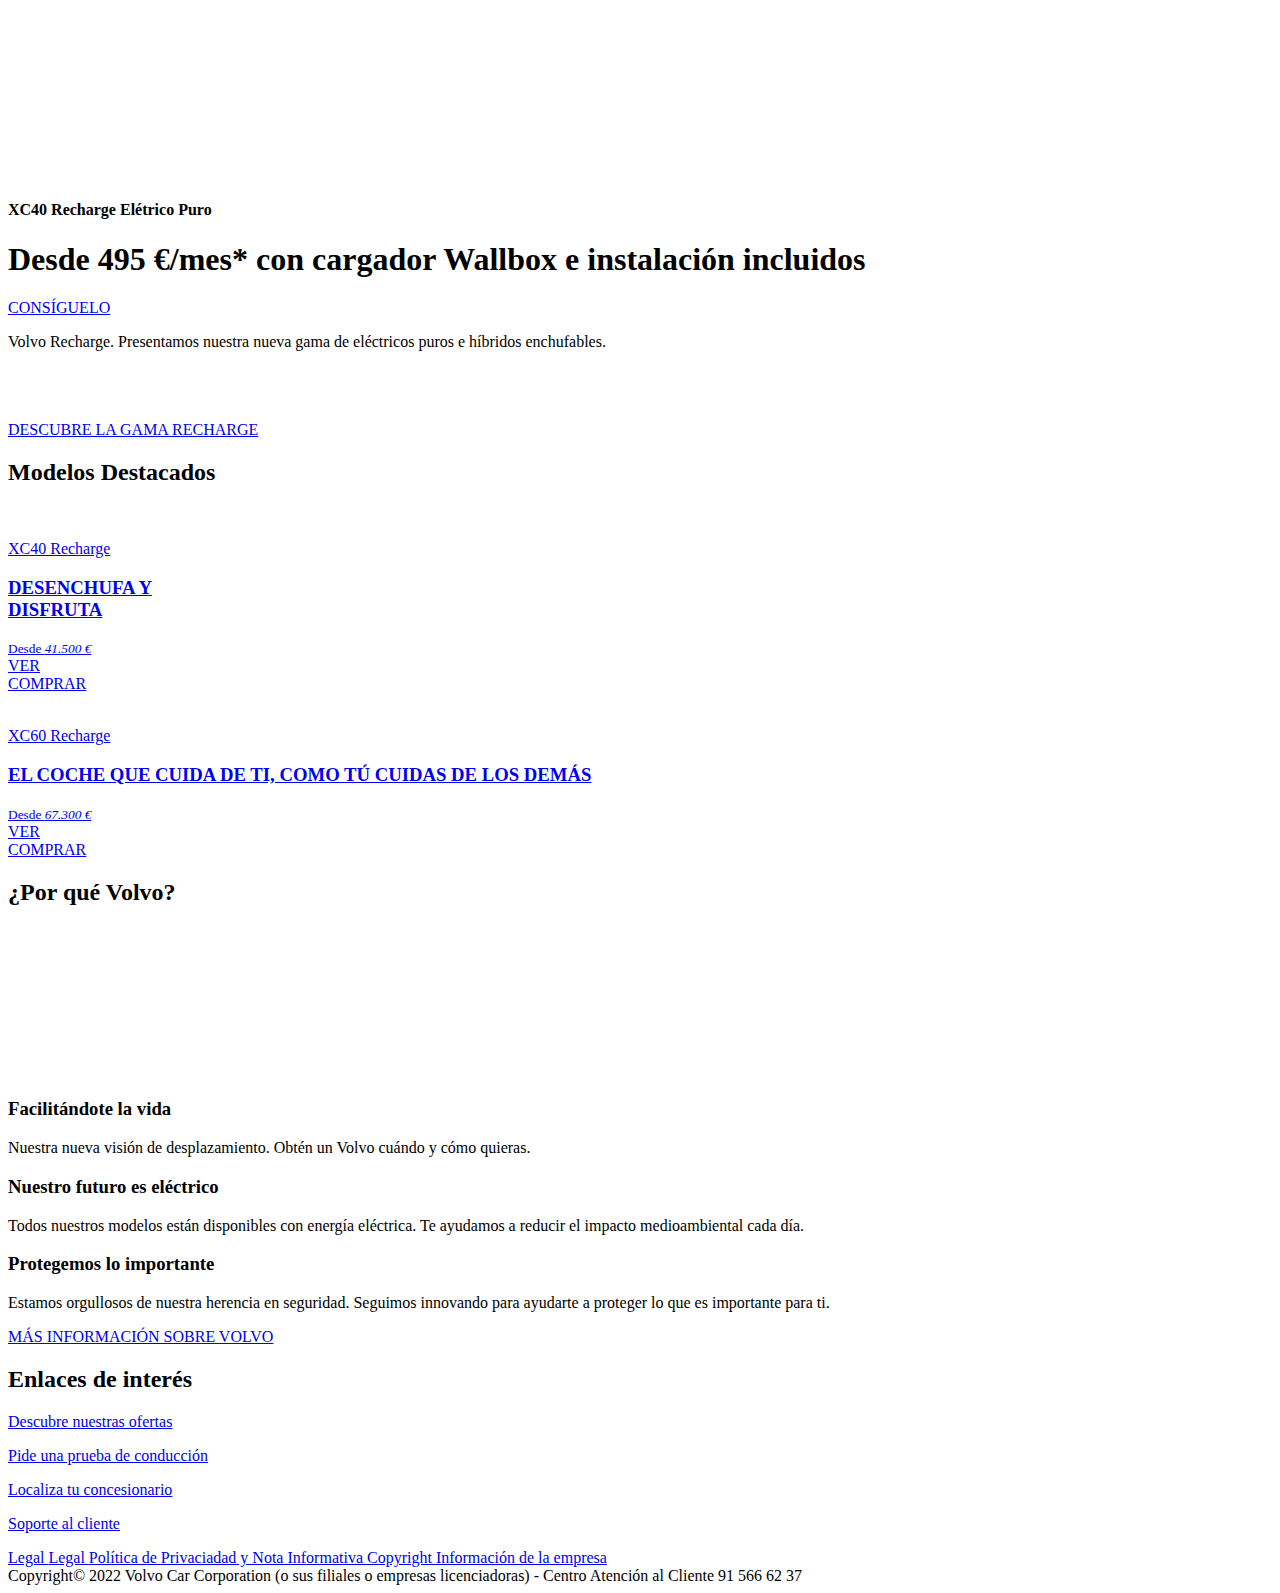
==== index.html @ d12999c7 "Primer commit" ====
<!DOCTYPE html>
<html lang="en">
<head>
    <meta charset="UTF-8">
    <meta http-equiv="X-UA-Compatible" content="IE=edge">
    <meta name="viewport" content="width=device-width, initial-scale=1.0">
    <title>España | Volvo Cars - España</title>
    <link rel="shortcut icon" href="images/icon.svg" type="image/svg+xml">
    <link rel="stylesheet" href="css/style.css">
    <link rel="stylesheet" href="css/responsive.css">
</head>

<body>
    
    <header id="main-header">
        <div class="logo">
            <div class="logo-box margin-L-16 padding-LR-8">
                <a href="#">
                    <img src="images/logo.svg" alt="" class="img-logo">
                </a>
            </div><!-- logo-box margin-L-16 padding-LR-8 -->
        </div><!-- logo -->
    </header><!-- main-header -->

    <main id="main-content">

        <section id="top-banner">
            <video class="video-banner" autoplay muted loop>
                <source class="video-banner" src="videos/video-banner.mp4">
            </video>
            <div class="banner-descrip">
                <h4 class="banner-h4">XC40 Recharge Elétrico Puro</h4>
                <h1 class="banner-h1">Desde 495 €/mes* con cargador Wallbox e instalación incluidos</h1>
                <div class="banner-btn">
                    <div class="banner-a">
                        <a class="btn-text-banner" href="#">CONSÍGUELO <i class="fa-solid fa-angle-right"></i></a>
                    </div><!-- banner-a -->
                </div><!-- banner-btn -->
            </div><!-- banner-descrip -->
        </section><!-- top-banner -->

        <section id="recharge" class="container margin-B-53">
            <div class="recharge-box">
                <div class="recharge-text">
                    <div class="recharge-box-text">
                        <p class="recharge-title">
                            <span class="t1">
                                Volvo Recharge.
                            </span><!-- t1 -->
                            <span class="t2">
                                Presentamos nuestra nueva gama de eléctricos puros e híbridos enchufables.
                            </span><!-- t2 -->
                        </p><!-- recharge-title -->
                    </div><!-- recharge-box-text-->
                </div><!-- recharge-text -->
            </div><!-- recharge-box -->
        </section><!-- recharge -->

        <section id="galery" class="padding-T-106">
            <div class="container">
                <div class="galery-top">
                    <img src="images/img1.jpg" alt="" class="img-fluid">
                </div><!-- galery-top-->
                <div class="galery-bot">
                    <div class='pic-margin pic-m-r col-w-56'>
                    <img src="images/img2.jpg" alt="" class="pic img-fluid">
                    </div><!-- pic-margin pic-m-r col-w-56 -->
                    <div class="pic-margin pic-m-l col-w-44">
                    <img src="images/img3.jpg" alt="" class="pic img-fluid">
                    </div><!-- pic-margin pic-m-l col-w-44 -->
                </div><!-- galery-bot -->
                <div class="margin-T-48 center">
                    <a class="btn-galery" href="#">DESCUBRE LA GAMA RECHARGE</a>
                </div><!-- margin-T-48 center -->
            </div><!-- container -->
        </section><!-- galery -->

        <section id="modelos" class="margin-B-64">
            <div class="container">
                <h2 class="model-title margin-B-56">Modelos Destacados</h2>
                <div class="row">
                    <div class="model col margin-LR-12">
                        <a href="#">
                            <img src="images/model1.jpg" alt="" class="img-fluid">
                            <div class="model-descrip l1">
                                <p>
                                    XC40 Recharge
                                </p>
                                <h3>
                                    DESENCHUFA Y<br>
                                    DISFRUTA
                                </h3>
                                <small>
                                    Desde
                                    <em>
                                        41.500 €
                                    </em>
                                </small>
                            </div>
                        </a>
                        <div class="row center">
                            <div class="a padding-BT-12">
                                <a class="btn-text" href="#">VER <i class="fa-solid fa-angle-right"></i></a>
                            </div>
                            <div class="a padding-BT-12">
                                <a class="btn-text" href="#"> COMPRAR <i class="fa-solid fa-angle-right"></i></a>
                            </div>
                        </div>
                    </div>
                    <div class="model col margin-LR-12">
                        <a href="#">
                            <img src="images/model2.jpg" alt="" class="img-fluid">
                            <div class="model-descrip l2">
                                <p>
                                    XC60 Recharge
                                </p>
                                <h3>
                                    EL COCHE QUE CUIDA DE TI, COMO TÚ CUIDAS DE LOS DEMÁS
                                </h3>
                                <small>
                                    Desde
                                    <em>
                                        67.300 €
                                    </em>
                                </small>
                            </div><!-- model-descrip l2 -->
                        </a>
                        <div class="row center">
                            <div class="a padding-BT-12">
                                <a class="btn-text" href="#">VER <i class="fa-solid fa-angle-right"></i></a>
                            </div><!-- a padding-BT-12 -->
                            <div class="a padding-BT-12">
                                <a class="btn-text" href="#"> COMPRAR <i class="fa-solid fa-angle-right"></i></a>
                            </div><!-- a padding-BT-12 -->
                        </div><!-- row center -->
                    </div><!-- model col margin-LR-12 -->
                </div><!-- row -->
            </div><!-- container -->
        </section><!-- modelos -->

        <section id="why">
            <div class="container2">
                <div class="why-box">
                    <h2 class="why-title margin-B-56">¿Por qué Volvo?</h2>
                    <div class="margin-B-16">
                        <iframe class="why-video" src="https://www.youtube.com/embed/TmncLjyBs4Q" title="YouTube video player" frameborder="0" allow="accelerometer; autoplay; clipboard-write; encrypted-media; gyroscope; picture-in-picture" allowfullscreen></iframe>
                    </div><!-- margin-B-16 -->
                    <div class="why-descrip row sb">
                        <div class="col394">
                            <h3 class="why-subt">
                                Facilitándote la vida
                            </h3><!-- why-subt -->
                            <p>
                                Nuestra nueva visión de desplazamiento. Obtén un Volvo cuándo y cómo quieras.
                            </p>
                        </div><!-- col394 -->
                        <div class="col394">
                            <h3 class="why-subt">
                                Nuestro futuro es eléctrico
                            </h3><!-- why-subt -->
                            <p>
                                Todos nuestros modelos están disponibles con energía eléctrica. Te ayudamos a reducir el impacto medioambiental cada día.
                            </p>
                        </div><!-- col394 -->
                        <div class="col394">
                            <h3 class="why-subt">
                                Protegemos lo importante
                            </h3><!-- why-subt -->
                            <p>
                                Estamos orgullosos de nuestra herencia en seguridad. Seguimos innovando para ayudarte a proteger lo que es importante para ti.
                            </p>
                        </div><!-- col394 -->
                    </div><!-- why-descrip row sb -->
                    <div class="margin-T-48">
                        <a class="btn-galery" href="#">MÁS INFORMACIÓN SOBRE VOLVO</a>
                    </div><!-- margin-T-48 -->
                </div><!-- why-box -->
            </div><!-- container2 -->
        </section><!-- why -->

    </main><!-- main-content -->

    <footer id="main-footer">
        <div class="footer-top">
            <div class="container">
                <h2 class="footer-title">Enlaces de interés</h2>
                <div class="footer-enlaces">
                    <div class="col-50">
                        <a href="#">
                            <p class="footer-link margin-R-24">
                                Descubre nuestras ofertas <i class="fa-solid fa-angle-right"></i>
                            </p><!-- footer-link -->
                        </a>
                    </div><!-- col-50 -->
                    <div class="col-50">
                        <a href="#">
                            <p class="footer-link">
                                Pide una prueba de conducción <i class="fa-solid fa-angle-right"></i>
                            </p><!--- footer-link -->
                        </a>
                    </div><!-- col-50 -->
                    <div class="col-50">
                        <a href="#">
                            <p class="footer-link margin-R-24">
                                Localiza tu concesionario <i class="fa-solid fa-angle-right"></i>
                            </p><!-- footer-link -->
                        </a>
                    </div><!-- col-50 -->
                    <div class="col-50">
                        <a href="#">
                            <p class="footer-link">
                                Soporte al cliente <i class="fa-solid fa-angle-right"></i>
                            </p><!-- footer-link -->
                        </a>
                    </div><!-- col-50-->
                </div><!-- footer-enlaces -->
            </div><!-- container -->
        </div><!-- footer-top -->
        <div class="footer-bot">
            <div class="footer-bot-content">
                <div>
                    <span class="footer-bot-text2">
                        <a href="#">
                            Legal
                        </a>
                    </span>
                    <span class="footer-bot-text2">
                        <a href="#">
                            Legal
                        </a>
                    </span>
                    <span class="footer-bot-text2">
                        <a href="#">
                            Política de Privaciadad y Nota Informativa
                        </a>
                    </span>
                    <span class="footer-bot-text2">
                        <a href="#">
                            Copyright
                        </a>
                    </span>
                    <span class="footer-bot-text2">
                        <a href="#">
                            Información de la empresa
                        </a>
                    </span>
                    <span class="footer-bot-text2">
                        <a href="#">
                            <i class="fa-brands fa-facebook"></i>
                        </a>
                    </span>
                    <span class="footer-bot-text2">
                        <a href="#">
                            <i class="fa-brands fa-instagram"></i>
                        </a>
                    </span>
                    <span class="footer-bot-text2">
                        <a href="#">
                            <i class="fa-brands fa-twitter"></i>
                        </a>
                    </span>
                </div>
                <span class="footer-bot-text">Copyright© 2022 Volvo Car Corporation (o sus filiales o empresas licenciadoras) - Centro Atención al Cliente 91 566 62 37
                </span>
            </div>
        </div>
    </footer>

</body>

</html>
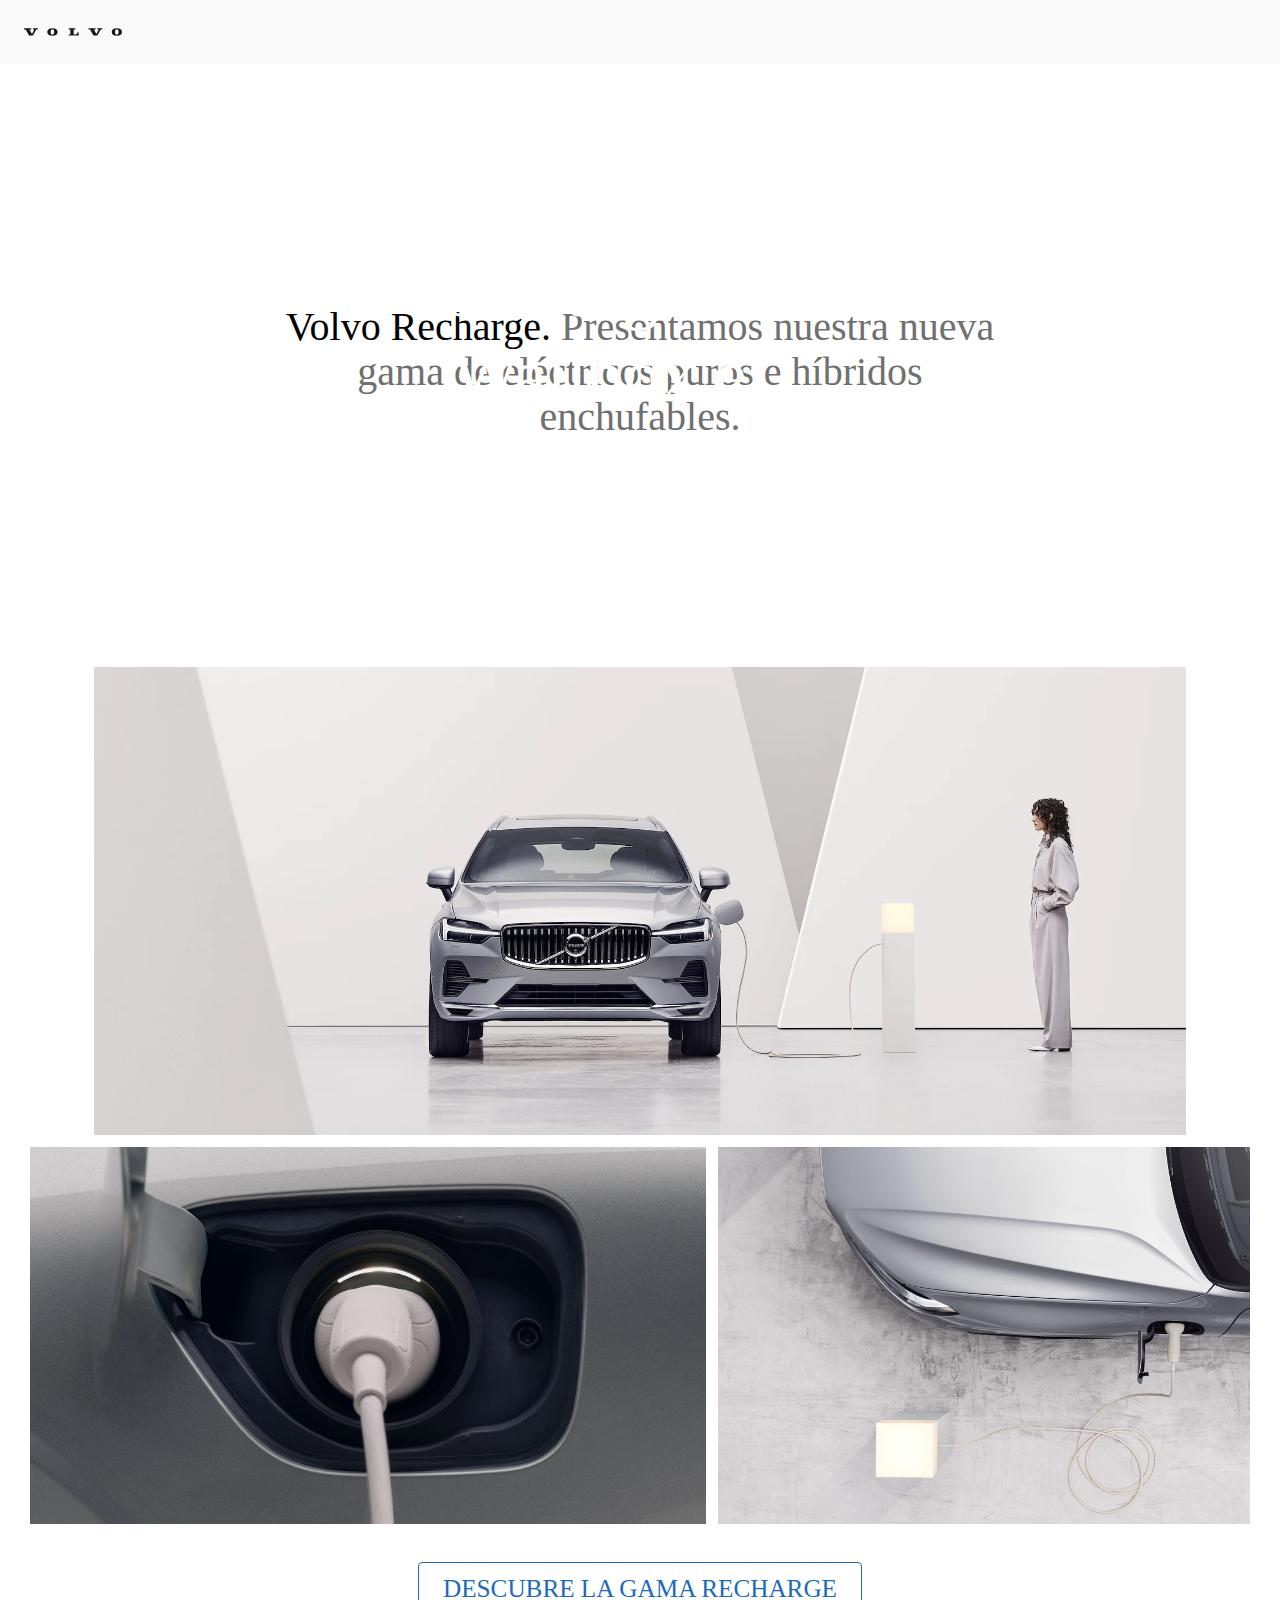
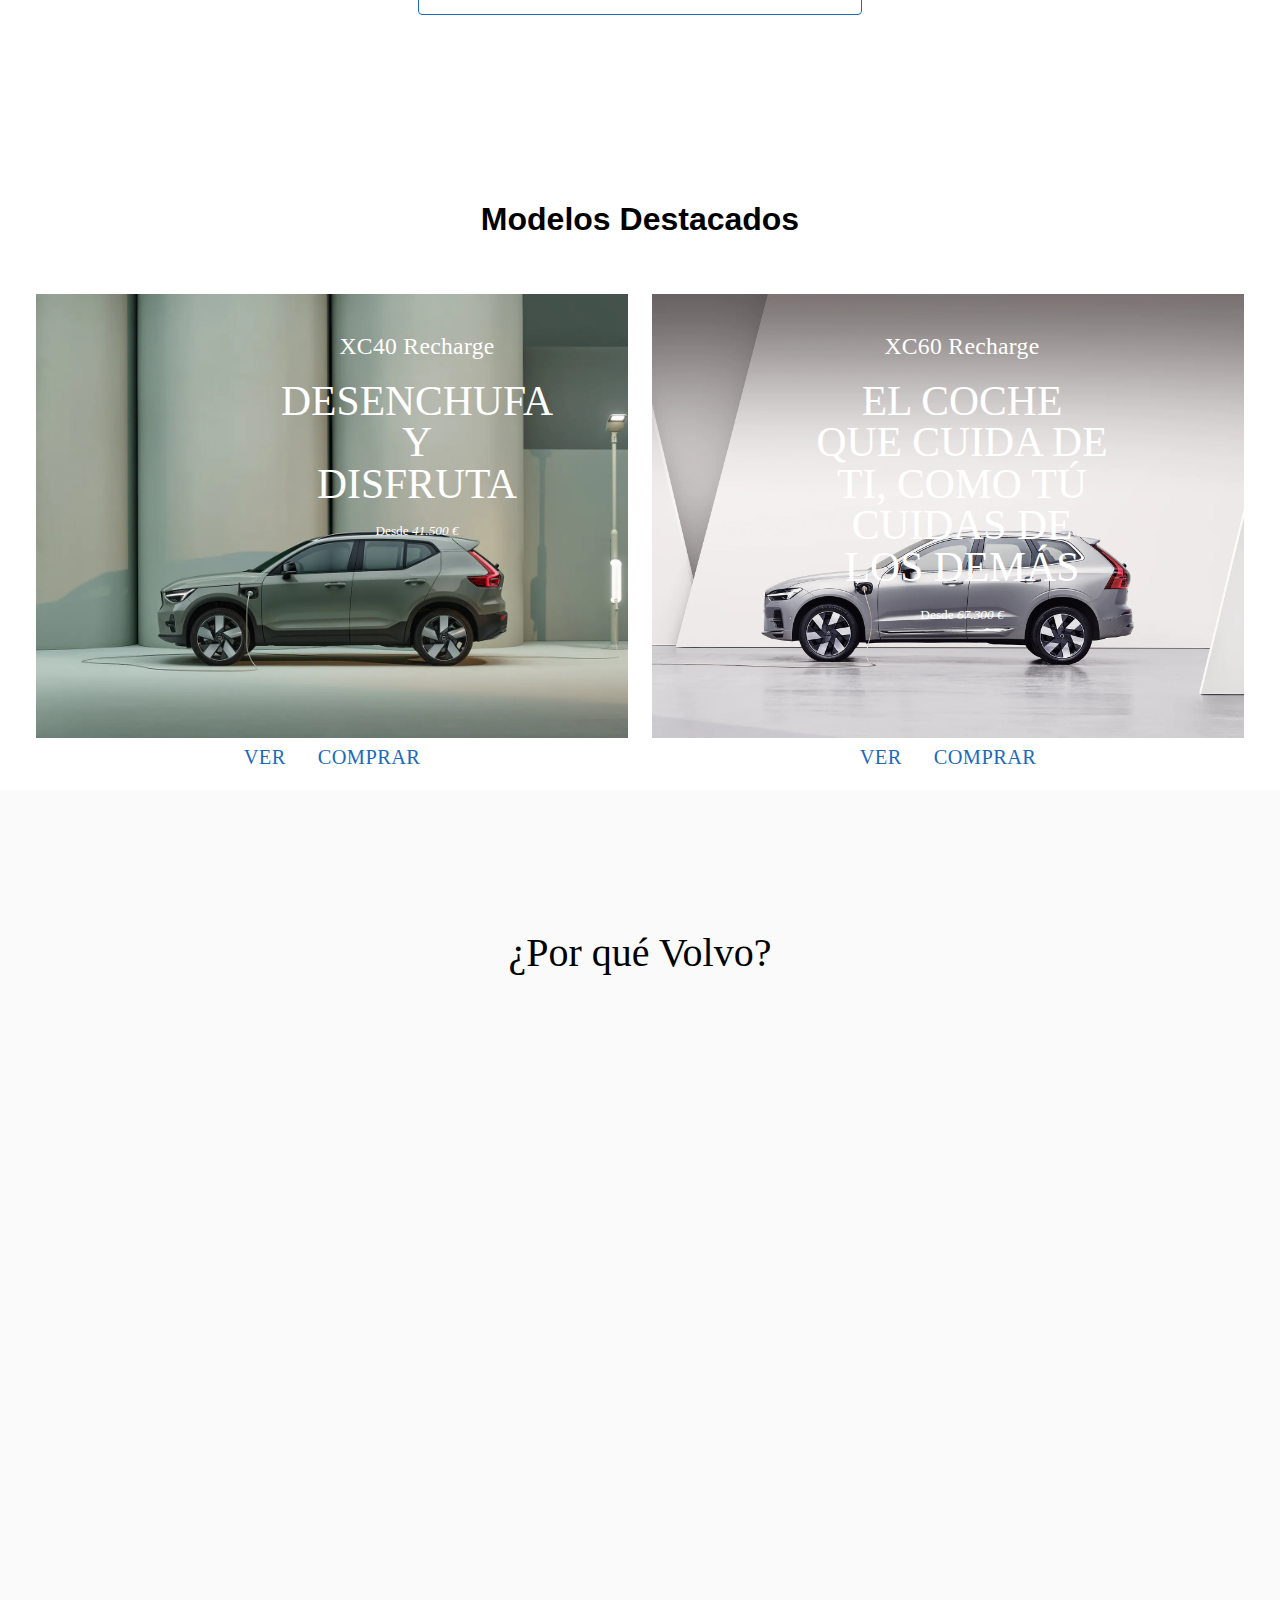
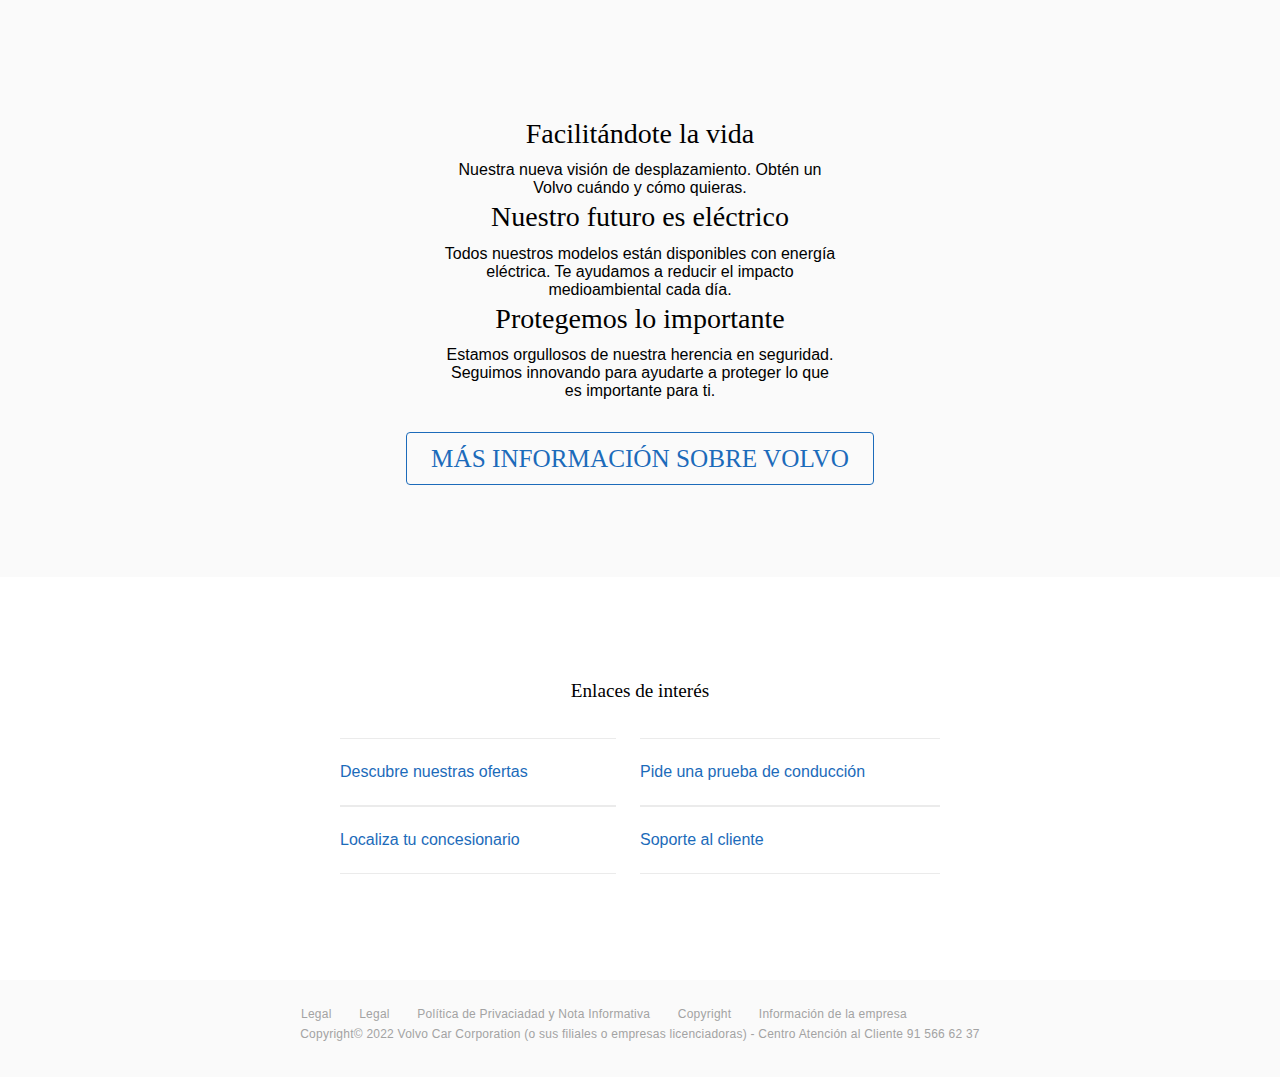
==== commit 30e2f5b4: "Subiendo proyecto desde cero" ====
--- a/index.html
+++ b/index.html
@@ -5,9 +5,9 @@
     <meta http-equiv="X-UA-Compatible" content="IE=edge">
     <meta name="viewport" content="width=device-width, initial-scale=1.0">
     <title>España | Volvo Cars - España</title>
-    <link rel="shortcut icon" href="images/icon.svg" type="image/svg+xml">
-    <link rel="stylesheet" href="css/style.css">
-    <link rel="stylesheet" href="css/responsive.css">
+    <link rel="shortcut icon" href="IMAGES/ICON.SVG" type="image/svg+xml">
+    <link rel="stylesheet" href="CSS/style..css">
+    <link rel="stylesheet" href="CSS/responsive.css">
 </head>
 
 <body>
@@ -16,7 +16,7 @@
         <div class="logo">
             <div class="logo-box margin-L-16 padding-LR-8">
                 <a href="#">
-                    <img src="images/logo.svg" alt="" class="img-logo">
+                    <img src="IMAGES/LOGO.SVG" alt="" class="img-logo">
                 </a>
             </div><!-- logo-box margin-L-16 padding-LR-8 -->
         </div><!-- logo -->
@@ -59,14 +59,14 @@
         <section id="galery" class="padding-T-106">
             <div class="container">
                 <div class="galery-top">
-                    <img src="images/img1.jpg" alt="" class="img-fluid">
+                    <img src="IMAGES/IMG1.JPG" alt="" class="img-fluid">
                 </div><!-- galery-top-->
                 <div class="galery-bot">
                     <div class='pic-margin pic-m-r col-w-56'>
-                    <img src="images/img2.jpg" alt="" class="pic img-fluid">
+                    <img src="IMAGES/IMG2.JPG" alt="" class="pic img-fluid">
                     </div><!-- pic-margin pic-m-r col-w-56 -->
                     <div class="pic-margin pic-m-l col-w-44">
-                    <img src="images/img3.jpg" alt="" class="pic img-fluid">
+                    <img src="IMAGES/IMG3.JPG" alt="" class="pic img-fluid">
                     </div><!-- pic-margin pic-m-l col-w-44 -->
                 </div><!-- galery-bot -->
                 <div class="margin-T-48 center">
@@ -81,7 +81,7 @@
                 <div class="row">
                     <div class="model col margin-LR-12">
                         <a href="#">
-                            <img src="images/model1.jpg" alt="" class="img-fluid">
+                            <img src="IMAGES/MODEL1.JPG" alt="" class="img-fluid">
                             <div class="model-descrip l1">
                                 <p>
                                     XC40 Recharge
@@ -109,7 +109,7 @@
                     </div>
                     <div class="model col margin-LR-12">
                         <a href="#">
-                            <img src="images/model2.jpg" alt="" class="img-fluid">
+                            <img src="IMAGES/MODEL2.JPG" alt="" class="img-fluid">
                             <div class="model-descrip l2">
                                 <p>
                                     XC60 Recharge
--- a/CSS/style..css
+++ b/CSS/style..css
@@ -0,0 +1,443 @@
+@import url(../css/volvo-broad-font/stylesheet.css);
+@import url(../css/fontawesome-free-6.1.1-web/css/all.min.css);
+:root{
+    --color-blanco: #ffffff;
+    --color-negro: #000000;
+    --color1: #a3a3a3;
+    --color2: #707070;
+    --color3: #1c6bba;
+    --color4: #284e80;
+    --color5: #fafafa;
+    --color6: #ebebeb;
+}
+body{
+    margin: 0;
+    font-family: 'volvobroadregular';
+}
+h1,h2,h3,h4,h5,h6{
+    margin: 0;
+}
+h1{
+    display: block;
+    font-size: 4.5em;
+    margin-block-start: 0.67em;
+    margin-block-end: 0.67em;
+    margin-inline-start: 0px;
+    margin-inline-end: 0px;
+    font-weight: bold;
+}
+h2{
+    display: block;
+    font-size: 3.5em;
+    margin-block-start: 0.83em;
+    margin-block-end: 0.83em;
+    margin-inline-start: 0px;
+    margin-inline-end: 0px;
+    font-weight: bold;
+}
+h3{
+    display: block;
+    font-size: 1.17em;
+    margin-block-start: 1em;
+    margin-block-end: 1em;
+    margin-inline-start: 0px;
+    margin-inline-end: 0px;
+    font-weight: bold;
+}
+a{
+    text-decoration: none;
+    color: var(--color1);
+}
+p{
+    margin: 0;
+}
+img{
+    display: block;
+}
+/********************* Id's *************************/
+#main-header{
+    background-color: var(--color5);
+    display: flex;
+    flex-direction: row;
+    position: sticky;
+    top: 0;
+    z-index: 10000;
+}
+#recharge{
+    margin-top: 70px;
+}
+#modelos{
+    margin: 200px 10px 10px 10px;
+}
+#galery{
+    margin-top: 106.204px;
+    margin-bottom: 106.204px;
+}
+/******************** Clases principales **********************/
+.container{
+    margin-left: auto;
+    margin-right: auto;
+    max-width: 1232px;
+}
+.container2{
+    margin-left: auto;
+    margin-right: auto;
+    max-width: 1440px;
+}
+.padding-LR-8{
+    padding: 0 8px;
+}
+.padding-BT-12{
+    padding: 12px 0;
+}
+.padding-T-106{
+    padding-top: 106.204px;
+}
+.margin-LR-12{
+    margin: 0 12px;
+}
+.margin-L-16{
+    margin-left: 16px;
+}
+.margin-R-24{
+    margin-right: 24px;
+}
+.margin-B-16{
+    margin-bottom: 16px;
+}
+.margin-B-53{
+    margin-bottom: 53.12px;
+}
+.margin-B-56{
+    margin-bottom: 56px;
+}
+.margin-B-64{
+    margin-bottom: 64px;
+}
+.margin-T-48{
+    margin-top: 48px;
+}
+.row{
+    display: flex;
+}
+.col{
+    flex-basis: 0;
+    flex-grow: 1;
+}
+.col-w-56{
+    width: 56%;
+}
+.col-50{
+    width: 50%;
+}
+.col-w-44{
+    width: 44%;
+}
+.col394{
+    width: 394.67px;
+    height: auto;
+}
+.logo{
+    width: 130px;
+    height: 64px;
+    display: flex;
+    flex-direction: column;
+    justify-content: center;
+    box-sizing: border-box;
+}
+.logo-box{
+    width: 114px;
+    height: 48px;
+    display: flex;
+    flex-direction: column;
+    justify-content: center;
+    box-sizing: border-box;
+}
+.img-logo{
+    height: 8px;
+    width: 98px;
+}
+.img-fluid{
+    width: 100%;
+    height: auto;
+}
+.img-banner{
+    position: relative;
+}
+.video-banner{
+    width: 100%;
+    height: 50%;
+}
+.center{
+    text-align: center;
+    justify-content: center;
+}
+.sb{
+    justify-content: space-between;
+}
+/**************** clases banner *************/
+.banner-descrip{
+    position: absolute;
+    width: 610px;
+    height: 318px;
+    top: 9.15%;
+    left: 35%;
+    text-align: center;
+}
+.banner-h4{
+    color: var(--color-blanco);
+    font-style: normal;
+    font-size: 1.65rem;
+    font-weight: 500;
+    line-height: 1.4;
+    letter-spacing: 0.08rem;
+}
+.banner-h1{
+    color: var(--color-blanco);
+    font-size: 4.5rem;
+    font-weight: 400;
+    letter-spacing: 0.02rem;
+}
+.banner-btn{
+    flex-wrap: wrap;
+    justify-content: center;
+    margin-top: 12px;
+}
+.banner-a{
+    display: block;
+    box-sizing: border-box;
+}
+/********************* clases recharge *********************/
+.recharge-title{
+    line-height: 1.125;
+    font-size: 2rem;
+    font-style: normal;
+    font-weight: 500;
+    padding: 16px 0 16px 0;
+    text-align: center;
+}
+.recharge-box{
+    display: flex;
+    flex-direction: row;
+    flex: 1 1 auto;
+    justify-content: center
+}
+.recharge-box-text{
+    max-width: 708.9px;
+    box-sizing: border-box;
+    margin-left: auto;
+    margin-right: auto;
+}
+.t1{
+    font-size: 2.5rem;
+    font-style: normal;
+    font-weight: 500;
+    line-height: 1.125;
+}
+.t2{
+    color: var(--color2);
+    font-size: 2.5rem;
+    font-style: normal;
+    font-weight: 500;
+    line-height: 1.125;
+}
+/*********************** Galery ****************************/
+.galery-top{
+    margin: 6px 6px;
+}
+.galery-bot{
+    margin: 6px 6px;
+    display: flex;
+}
+.pic{
+    box-sizing: border-box;
+    height: 376.73px;
+    width: 100%;
+}
+.pic-margin{
+    margin: 6px 0;
+    box-sizing: border-box;
+}
+.pic-m-l{
+    margin-left: 6px;
+}
+.pic-m-r{
+    margin-right: 6px;
+}
+/********************** Modelos ***********************/
+.model{
+    position: relative;
+}
+.model-title{
+    font-family: Arial, Helvetica, sans-serif;
+    font-size: 2rem;
+    text-align: center;
+}
+.model-descrip{
+    position: absolute;
+    top: 7%;
+    text-align: center;
+    color: var(--color-blanco);
+}
+.model-descrip p{
+    padding-bottom: 16px;
+    line-height: 1.57;
+    font-size: 1.475rem;
+    font-weight: 500;
+    letter-spacing: 0.02rem;
+    font-style: normal;
+}
+.model-descrip h3{
+    padding: 0 16px 16px 16px ;
+    line-height: 1;
+    font-size: 2.6rem;
+    font-weight: 400;
+    margin: 0;
+    max-width: 292px;
+}
+.l1{
+    left: 37%;
+}
+.l2{
+    left: 25%;
+}
+/**************************** why ******************************/
+.why-box{
+    background-color: var(--color5);
+    padding: 106px 0;
+    text-align: center;
+}
+.why-title{
+    text-align: center;
+    font-weight: 400;
+    font-size: 2.5rem;
+}
+.why-video{
+    aspect-ratio: 16 / 9;
+    width: 92%;
+    height: auto;
+}
+.why-descrip{
+    width: 1232px;
+    margin-left: auto;
+    margin-right: auto;
+    text-align: left;
+}
+.why-subt{
+    font-weight: 500;
+    font-size: 1.75rem;
+    line-height: 1.4;
+    margin: 0;
+    margin-bottom: 8px;
+}
+.why-descrip p{
+    font-family: Arial, Helvetica, sans-serif;
+}
+/************ footer *********************/
+.footer-top{
+    margin-top: 100px;
+    margin-bottom: 106px;
+}
+.footer-title{
+    line-height: 1.5;
+    font-size: 1.2rem;
+    font-style: normal;
+    font-weight: 500;
+    text-align: center;
+    margin-bottom: 32px;
+}
+.footer-enlaces{
+    width: 600px;
+    display: flex;
+    flex-flow: wrap;
+    margin-left: auto;
+    margin-right: auto;
+}
+.footer-link{
+    padding: 24px 0;
+    color: var(--color3);
+    font-family: Arial, Helvetica, sans-serif;
+    border-bottom: 1px solid var(--color6);
+    border-top: 1px solid var(--color6);
+}
+.footer-bot{
+    background-color: var(--color5);
+    padding: 24px 24px 32px 24px;
+}
+.footer-bot-content{
+    padding: 0 24px;
+    text-align: center;
+}
+.footer-bot-text{
+    font-family: Arial, Helvetica, sans-serif;
+    font-weight: 300;
+    font-size: 0.75rem;
+    letter-spacing: 00.02em;
+    line-height: 1.66;
+    color: var(--color1);
+}
+.footer-bot-text2{
+    font-family: Arial, Helvetica, sans-serif;
+    font-weight: 300;
+    font-size: 0.75rem;
+    letter-spacing: 00.02em;
+    line-height: 1.66;
+    padding: 4px 4px 0 4px;
+    margin: 8px 8px 4px 8px;
+    color: var(--color1);
+}
+/******************** Botones ****************/
+.btn-text-banner{
+    color: var(--color-blanco);
+    font-size: 1.175rem;
+    line-height: 1.375rem;
+    letter-spacing: 0.08em;
+    box-sizing: border-box;
+    padding: 12px 0 12px 0;
+    transition: ease-out 300ms;
+}
+.btn-text-banner:hover{
+    color: var(--color1);
+    font-size: 1.175rem;
+    line-height: 1.375rem;
+    letter-spacing: 0.08em;
+    box-sizing: border-box;
+    padding: 12px 0 12px 0;
+}
+.btn-galery{
+    color: var(--color3);
+    border: 1px solid var(--color3);
+    border-radius: 4px;
+    line-height: 22px;
+    padding: 12px 24px;
+    transition: ease-in-out 300ms;
+    font-size: 1.575rem;
+    box-sizing: border-box;
+}
+.btn-galery:hover{
+    border: 1px solid var(--color4);
+    background-color: var(--color4);
+    color: var(--color-blanco);
+    border-radius: 4px;
+    line-height: 22px;
+    padding: 12px 24px;
+    font-size: 1.575rem;
+    box-sizing: border-box;
+}
+.btn-text{
+    color: var(--color3);
+    padding: 12px 0;
+    font-size: 1.275rem;
+    line-height: .375rem;
+    letter-spacing: 0.02em;
+    padding: 0 16px;
+    transition: ease-out 300ms;
+}
+.btn-text:hover{
+    color: var(--color-negro);
+    padding: 12px 0;
+    font-size: 1.275rem;
+    line-height: .375rem;
+    letter-spacing: 0.02em;
+    padding: 0 16px;
+}--- a/CSS/responsive.css
+++ b/CSS/responsive.css
@@ -0,0 +1,132 @@
+@media (max-width:1440px){
+    .banner-descrip{
+        left: 23%;
+    }
+    .galery-top{
+        margin: 0 70px;
+    }
+    .why-descrip{
+        width: auto;
+        text-align: center;
+        align-items: center;
+    }
+    #why .row{
+        display: flex;
+        flex-direction: column;
+
+    }
+}
+@media (max-width:1200px){
+
+    .galery-bot {
+        display: flex;
+        flex-direction: column;
+        align-items: center;
+        margin: 10px 70px;
+    }
+    .col-w-56 {
+        width: 100%;
+        height: auto;
+        margin: 0 70px;
+    }
+    .col-w-44 {
+        width: 100%;
+        height: auto;
+        margin: 10px 70px;
+    }
+    .l1{
+        left: 42%;
+    }
+    .l2{
+        left: 36%;
+    }
+    #modelos .row{
+        display: flex;
+        flex-direction: column;
+    }
+    #modelos .row .model{
+        margin: 0 80px;
+    }
+}
+@media (max-width:1000px){
+    .banner-descrip{
+        top: 7%;
+        left: 15%;
+    }
+    .banner-h4{
+        font-size: 1.15rem;
+    }
+    .banner-h1{
+        font-size: 2.5rem;
+    }
+    .l1{
+        left: 35%;
+    }
+    .l2{
+        left: 26%;
+    }
+}
+@media (max-width:720px){
+    .banner-descrip{
+        width: 250px;
+        left: 32%;
+    }
+    .banner-h1{
+        font-size: 2rem;
+    }
+    .l1{
+        left: 30%;
+    }
+    .l2{
+        left: 22%;
+    }
+    .footer-enlaces{
+        display: flex;
+        flex-direction: column;
+        align-items: center;
+        text-align: center;
+        margin: 0;
+    }
+    .t1{
+        font-size: 1.5rem;
+    }
+    .t2{
+        font-size: 1.5rem;
+    }
+    #galery{
+        margin: 10px 0;
+        padding: 0;
+    }
+}
+@media (max-width:576px){
+    .banner-descrip{
+        top: 10%;
+        left: 25%;
+    }
+    .banner-h4{
+        font-size: 0.95rem;
+    }
+    .banner-h1{
+        font-size: 1.5rem;
+    }
+    .btn-text-banner{
+        font-size: 0.75rem;
+    }
+    .l1{
+        left: 22%;
+    }
+    .l2{
+        left: 4%;
+    }
+    .model-descrip{
+        top: 2%;
+    }
+    .footer-enlaces{
+        display: flex;
+        flex-direction: column;
+        align-items: center;
+        text-align: center;
+        margin: 0;
+        width: auto;
+    }
+}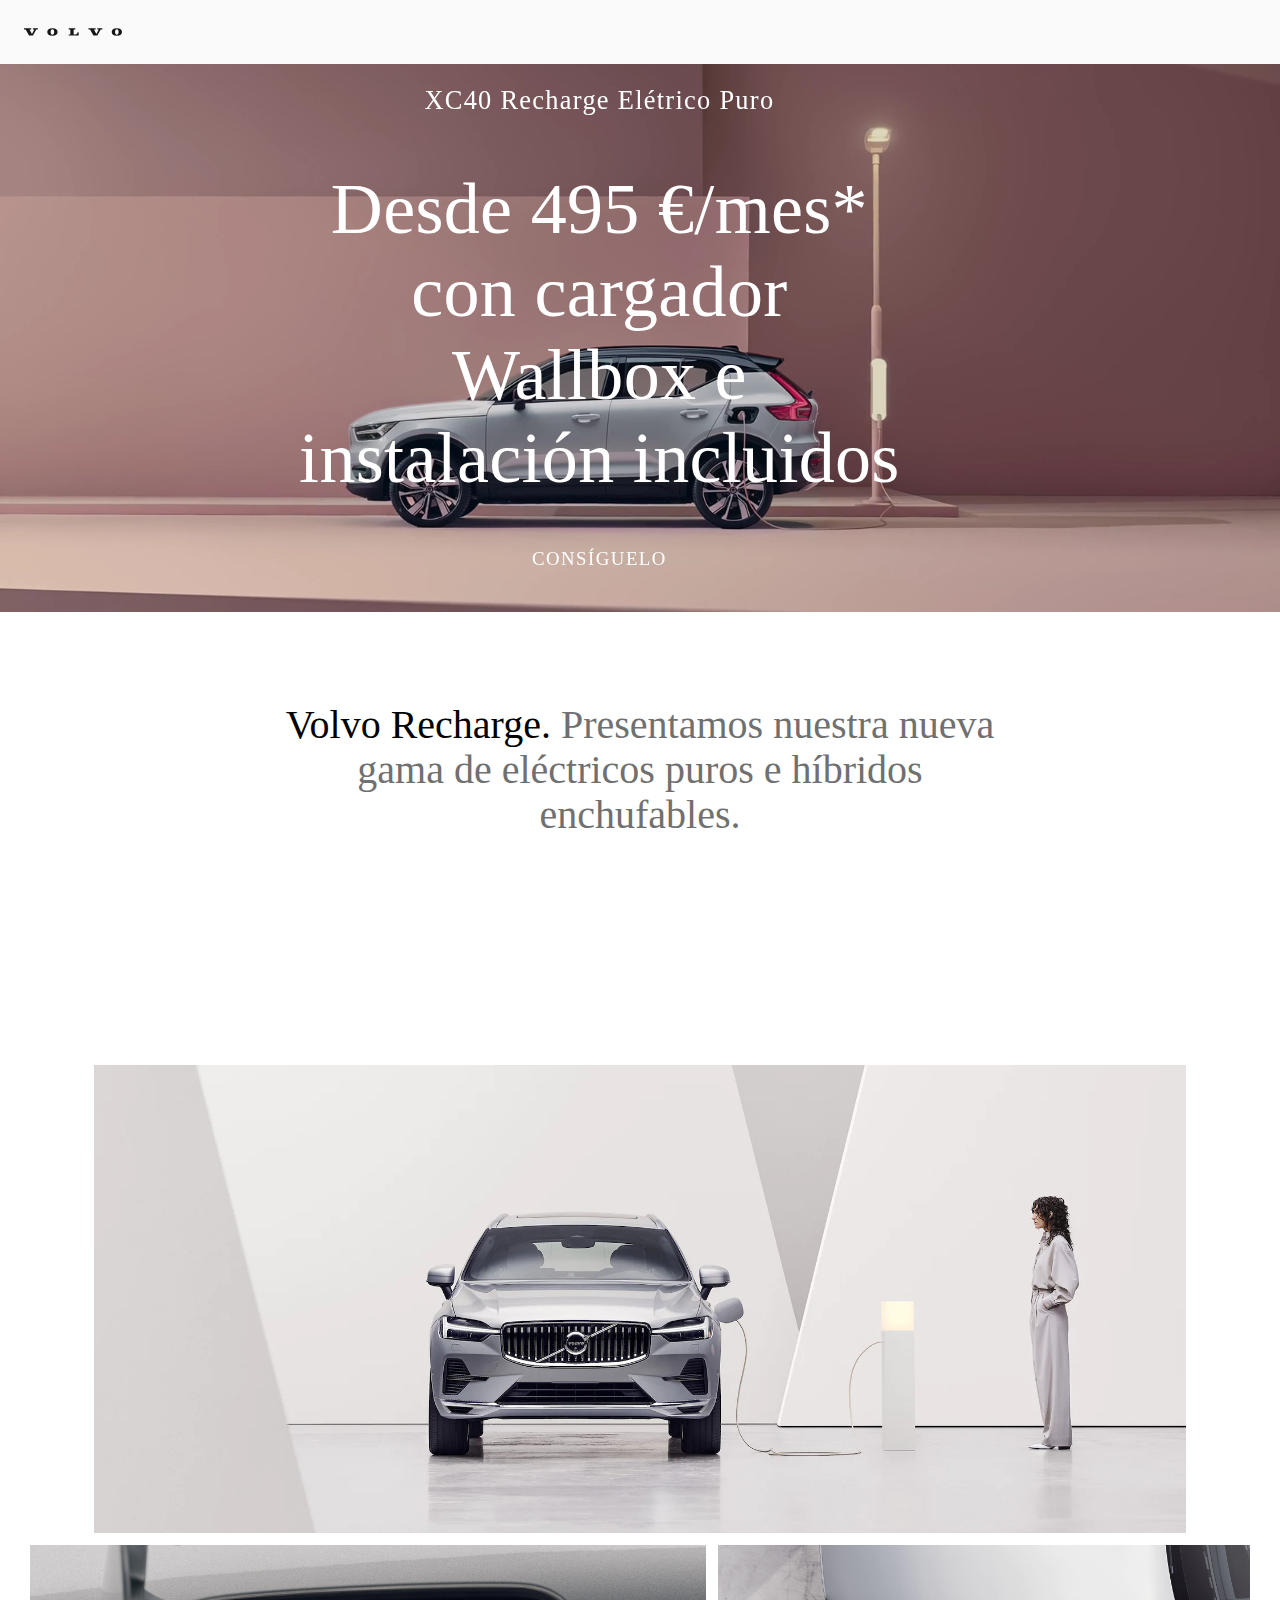
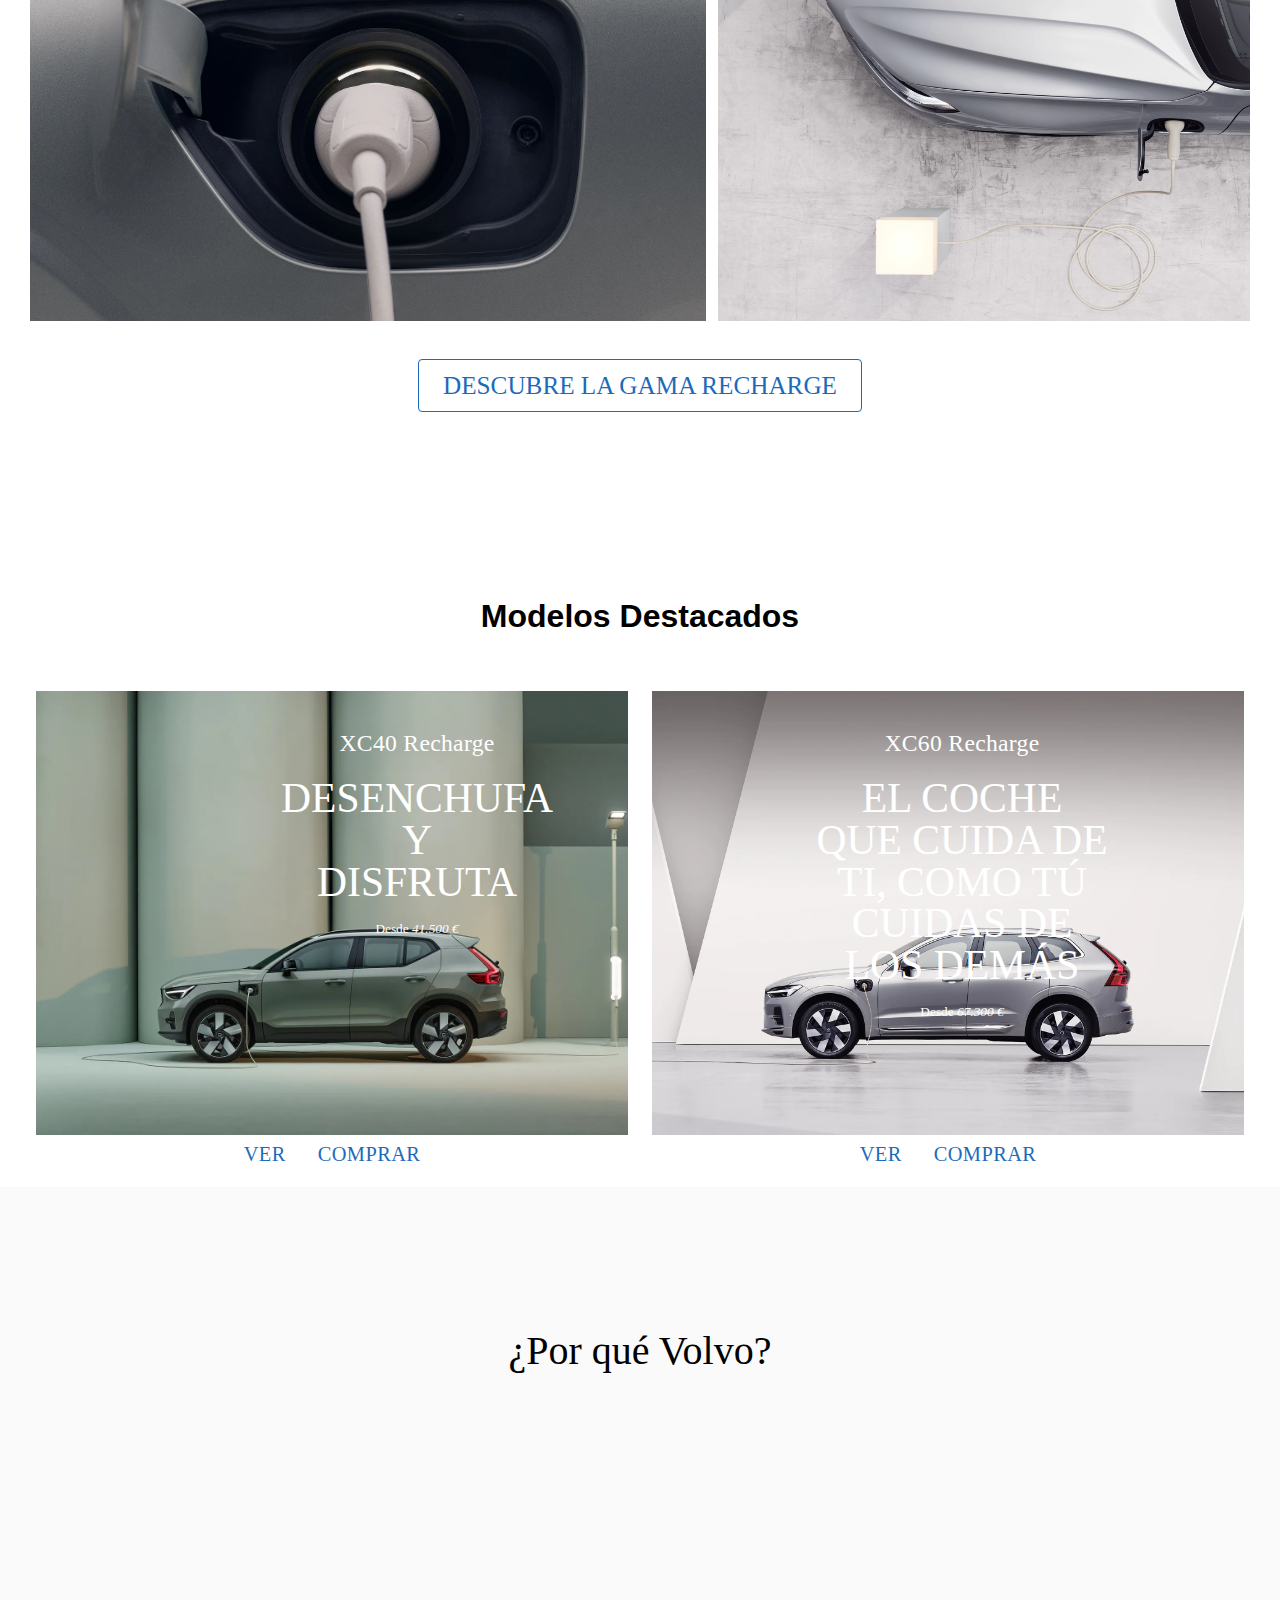
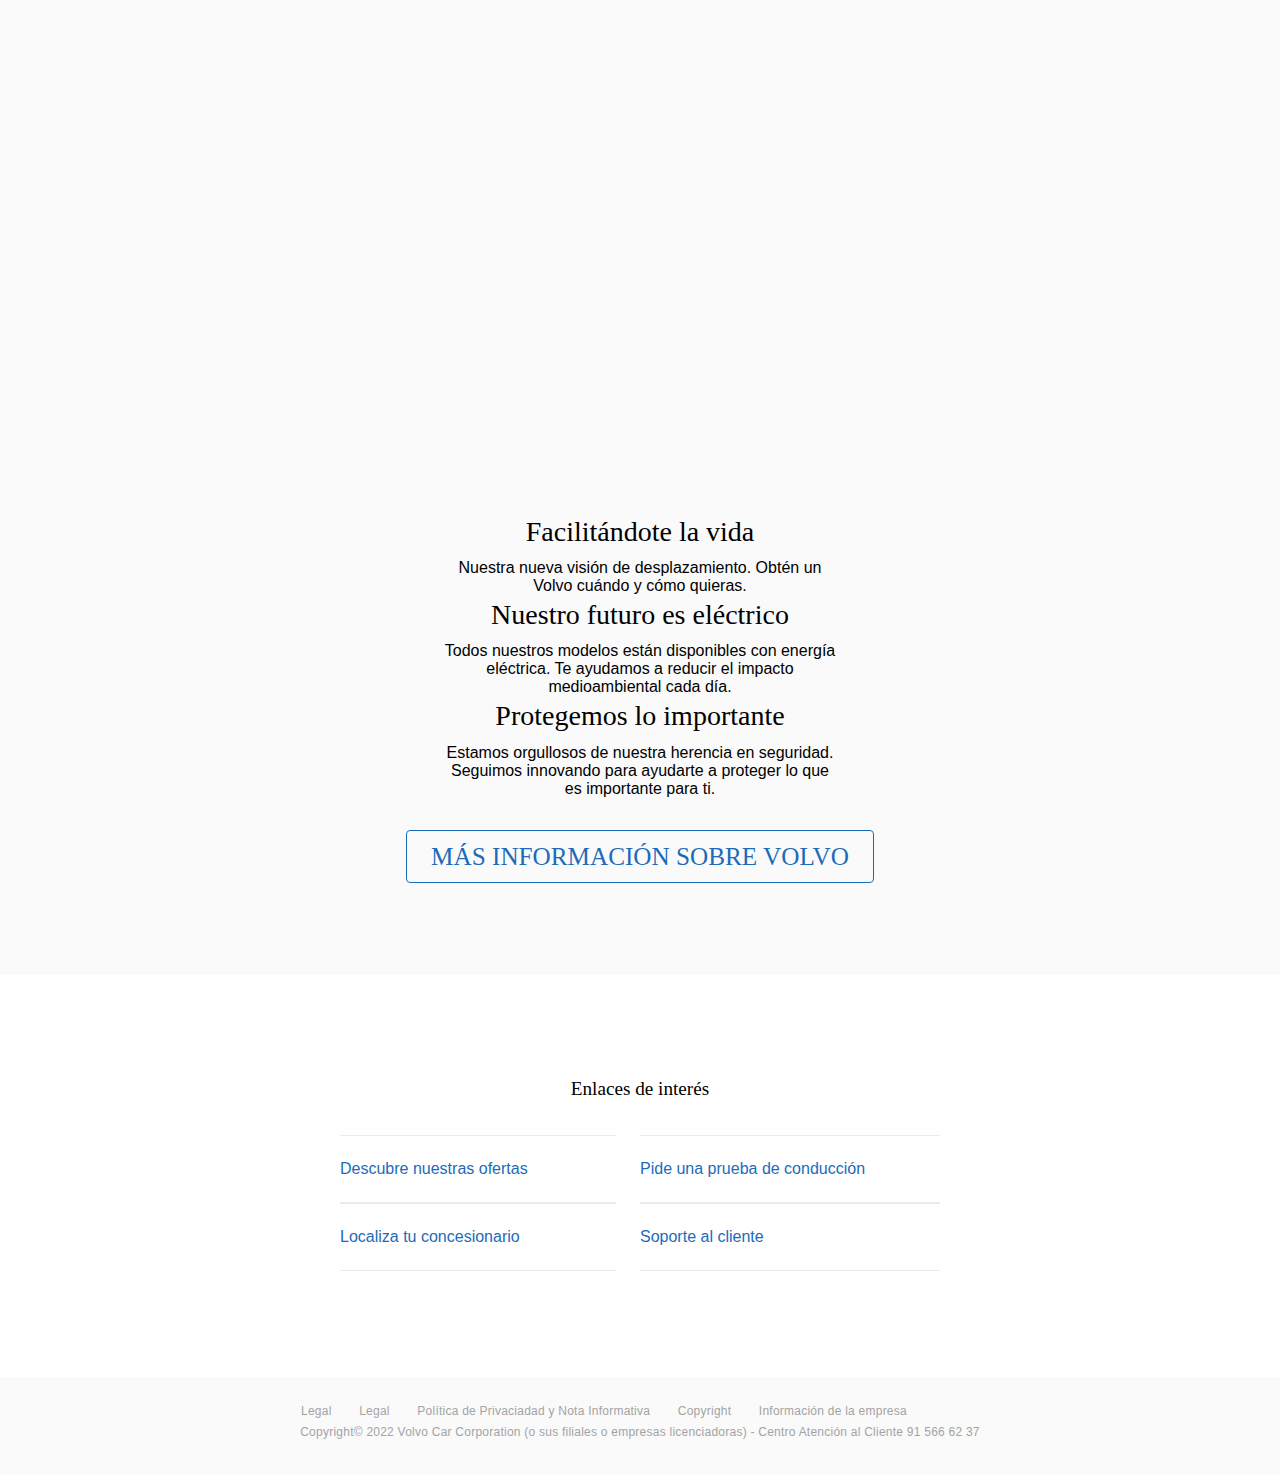
==== commit 1ad015a5: "Subiendo actualizacion" ====
--- a/index.html
+++ b/index.html
@@ -26,7 +26,7 @@
 
         <section id="top-banner">
             <video class="video-banner" autoplay muted loop>
-                <source class="video-banner" src="videos/video-banner.mp4">
+                <source class="video-banner" src="VIDEOS/video-banner.mp4">
             </video>
             <div class="banner-descrip">
                 <h4 class="banner-h4">XC40 Recharge Elétrico Puro</h4>
